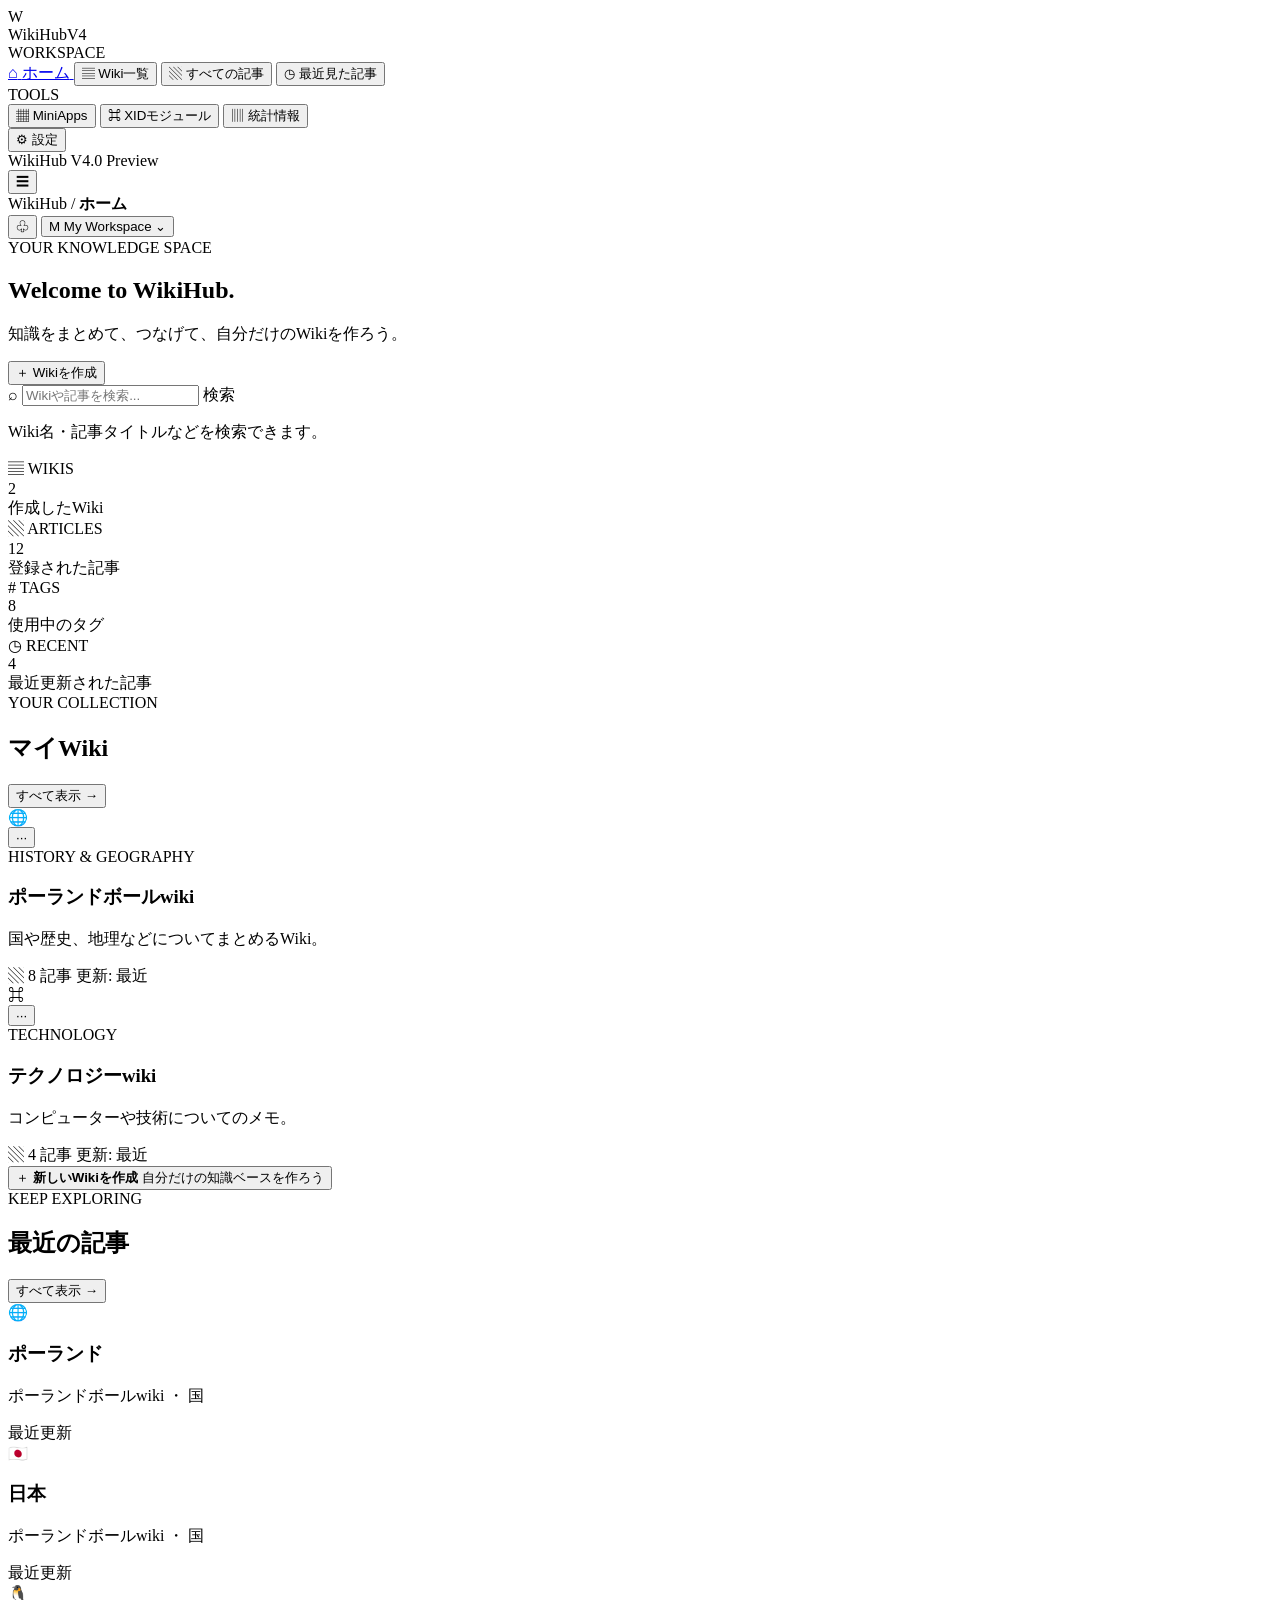
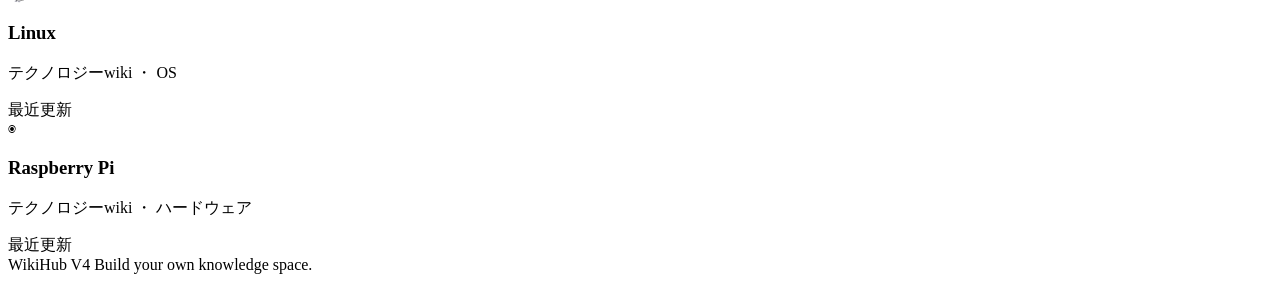
==== index.html @ 84c5d4b9 "Create index.html" ====
<!DOCTYPE html>
<html lang="ja">
<head>
    <meta charset="UTF-8">
    <meta name="viewport" content="width=device-width, initial-scale=1.0">
    <meta name="theme-color" content="#f5f7fa">
    <title>WikiHub</title>
    <link rel="stylesheet" href="css/main.css">
    <link rel="stylesheet" href="css/components.css">
</head>
<body>

<div class="app-layout">

    <!-- サイドバー -->
    <aside class="sidebar" id="sidebar">
        <div class="brand">
            <div class="brand-icon">W</div>
            <div class="brand-name">WikiHub<span>V4</span></div>
        </div>

        <div class="sidebar-section">
            <div class="sidebar-label">WORKSPACE</div>

            <a href="index.html" class="nav-item active">
                <span class="nav-icon">⌂</span>
                <span>ホーム</span>
            </a>

            <button class="nav-item" data-action="wikis">
                <span class="nav-icon">▤</span>
                <span>Wiki一覧</span>
            </button>

            <button class="nav-item" data-action="articles">
                <span class="nav-icon">▧</span>
                <span>すべての記事</span>
            </button>

            <button class="nav-item" data-action="recent">
                <span class="nav-icon">◷</span>
                <span>最近見た記事</span>
            </button>
        </div>

        <div class="sidebar-section">
            <div class="sidebar-label">TOOLS</div>

            <button class="nav-item" data-action="miniapps">
                <span class="nav-icon">▦</span>
                <span>MiniApps</span>
            </button>

            <button class="nav-item" data-action="xid">
                <span class="nav-icon">⌘</span>
                <span>XIDモジュール</span>
            </button>

            <button class="nav-item" data-action="stats">
                <span class="nav-icon">▥</span>
                <span>統計情報</span>
            </button>
        </div>

        <div class="sidebar-bottom">
            <button class="nav-item" data-action="settings">
                <span class="nav-icon">⚙</span>
                <span>設定</span>
            </button>

            <div class="sidebar-version">
                <span class="status-dot"></span>
                WikiHub V4.0 Preview
            </div>
        </div>
    </aside>

    <!-- メイン -->
    <main class="main-area">

        <!-- ヘッダー -->
        <header class="topbar">
            <button class="icon-button menu-button" id="menuButton" aria-label="メニュー">
                ☰
            </button>

            <div class="breadcrumb">
                <span>WikiHub</span>
                <span class="breadcrumb-separator">/</span>
                <strong>ホーム</strong>
            </div>

            <div class="topbar-actions">
                <button class="icon-button" data-action="notifications" aria-label="通知">
                    ♧
                </button>

                <button class="profile-button" data-action="profile">
                    <span class="avatar">M</span>
                    <span class="profile-name">My Workspace</span>
                    <span class="profile-arrow">⌄</span>
                </button>
            </div>
        </header>

        <!-- コンテンツ -->
        <div class="page-content">

            <section class="welcome-section">
                <div>
                    <div class="eyebrow">YOUR KNOWLEDGE SPACE</div>
                    <h1>Welcome to <span>WikiHub.</span></h1>
                    <p>知識をまとめて、つなげて、自分だけのWikiを作ろう。</p>
                </div>

                <button class="primary-button" id="createWikiButton">
                    <span>＋</span>
                    Wikiを作成
                </button>
            </section>

            <!-- 検索 -->
            <section class="search-section">
                <div class="search-box">
                    <span class="search-icon">⌕</span>
                    <input
                        type="search"
                        id="globalSearch"
                        placeholder="Wikiや記事を検索..."
                        autocomplete="off"
                    >
                    <span class="search-shortcut">検索</span>
                </div>
                <p class="search-hint">Wiki名・記事タイトルなどを検索できます。</p>
            </section>

            <!-- 統計 -->
            <section class="stats-grid">
                <div class="stat-card">
                    <div class="stat-top">
                        <span class="stat-icon purple">▤</span>
                        <span class="stat-label">WIKIS</span>
                    </div>
                    <div class="stat-number" id="wikiCount">2</div>
                    <div class="stat-description">作成したWiki</div>
                </div>

                <div class="stat-card">
                    <div class="stat-top">
                        <span class="stat-icon blue">▧</span>
                        <span class="stat-label">ARTICLES</span>
                    </div>
                    <div class="stat-number" id="articleCount">12</div>
                    <div class="stat-description">登録された記事</div>
                </div>

                <div class="stat-card">
                    <div class="stat-top">
                        <span class="stat-icon orange">#</span>
                        <span class="stat-label">TAGS</span>
                    </div>
                    <div class="stat-number" id="tagCount">8</div>
                    <div class="stat-description">使用中のタグ</div>
                </div>

                <div class="stat-card">
                    <div class="stat-top">
                        <span class="stat-icon green">◷</span>
                        <span class="stat-label">RECENT</span>
                    </div>
                    <div class="stat-number" id="recentCount">4</div>
                    <div class="stat-description">最近更新された記事</div>
                </div>
            </section>

            <!-- Wiki一覧 -->
            <section class="content-section">
                <div class="section-heading">
                    <div>
                        <div class="eyebrow">YOUR COLLECTION</div>
                        <h2>マイWiki</h2>
                    </div>

                    <button class="text-button" data-action="wikis">
                        すべて表示 →
                    </button>
                </div>

                <div class="wiki-grid" id="wikiGrid">

                    <article class="wiki-card" data-search-item="ポーランドボールwiki 国 歴史 地理">
                        <div class="wiki-card-top">
                            <div class="wiki-cover cover-polandball">🌐</div>
                            <button class="more-button" aria-label="その他">···</button>
                        </div>

                        <div class="wiki-card-body">
                            <div class="wiki-category">HISTORY & GEOGRAPHY</div>
                            <h3>ポーランドボールwiki</h3>
                            <p>国や歴史、地理などについてまとめるWiki。</p>

                            <div class="wiki-card-footer">
                                <span>▧ 8 記事</span>
                                <span>更新: 最近</span>
                            </div>
                        </div>
                    </article>

                    <article class="wiki-card" data-search-item="テクノロジーwiki 技術 コンピューター">
                        <div class="wiki-card-top">
                            <div class="wiki-cover cover-tech">⌘</div>
                            <button class="more-button" aria-label="その他">···</button>
                        </div>

                        <div class="wiki-card-body">
                            <div class="wiki-category">TECHNOLOGY</div>
                            <h3>テクノロジーwiki</h3>
                            <p>コンピューターや技術についてのメモ。</p>

                            <div class="wiki-card-footer">
                                <span>▧ 4 記事</span>
                                <span>更新: 最近</span>
                            </div>
                        </div>
                    </article>

                    <button class="new-wiki-card" id="newWikiCard">
                        <span class="new-wiki-icon">＋</span>
                        <strong>新しいWikiを作成</strong>
                        <span>自分だけの知識ベースを作ろう</span>
                    </button>

                </div>
            </section>

            <!-- 最近の記事 -->
            <section class="content-section recent-section">
                <div class="section-heading">
                    <div>
                        <div class="eyebrow">KEEP EXPLORING</div>
                        <h2>最近の記事</h2>
                    </div>

                    <button class="text-button" data-action="articles">
                        すべて表示 →
                    </button>
                </div>

                <div class="recent-list" id="recentList">

                    <article class="recent-item" data-search-item="ポーランド ポーランドボール 国">
                        <div class="article-icon article-purple">🌐</div>
                        <div class="recent-info">
                            <h3>ポーランド</h3>
                            <p>ポーランドボールwiki <span>・</span> 国</p>
                        </div>
                        <div class="recent-date">最近更新</div>
                    </article>

                    <article class="recent-item" data-search-item="日本 日本国 歴史">
                        <div class="article-icon article-red">🇯🇵</div>
                        <div class="recent-info">
                            <h3>日本</h3>
                            <p>ポーランドボールwiki <span>・</span> 国</p>
                        </div>
                        <div class="recent-date">最近更新</div>
                    </article>

                    <article class="recent-item" data-search-item="Linux オペレーティングシステム">
                        <div class="article-icon article-blue">🐧</div>
                        <div class="recent-info">
                            <h3>Linux</h3>
                            <p>テクノロジーwiki <span>・</span> OS</p>
                        </div>
                        <div class="recent-date">最近更新</div>
                    </article>

                    <article class="recent-item" data-search-item="Raspberry Pi ラズベリーパイ">
                        <div class="article-icon article-orange">◉</div>
                        <div class="recent-info">
                            <h3>Raspberry Pi</h3>
                            <p>テクノロジーwiki <span>・</span> ハードウェア</p>
                        </div>
                        <div class="recent-date">最近更新</div>
                    </article>

                </div>
            </section>

            <footer class="page-footer">
                <span>WikiHub V4</span>
                <span>Build your own knowledge space.</span>
            </footer>

        </div>
    </main>
</div>

<!-- モバイル用背景 -->
<div class="sidebar-overlay" id="sidebarOverlay"></div>

<!-- Wiki作成ダイアログ -->
<dialog class="modal" id="createWikiDialog">
    <form id="createWikiForm">
        <div class="modal-header">
            <div>
                <div class="eyebrow">NEW WORKSPACE</div>
                <h2>Wikiを作成</h2>
            </div>
            <button type="button" class="modal-close" id="closeWikiDialog">×</button>
        </div>

        <label for="wikiName">Wiki名</label>
        <input
            type="text"
            id="wikiName"
            placeholder="例：テクノロジーwiki"
            maxlength="60"
            required
        >

        <label for="wikiDescription">説明</label>
        <textarea
            id="wikiDescription"
            placeholder="このWikiについて説明..."
            maxlength="200"
            rows="3"
        ></textarea>

        <div class="modal-actions">
            <button type="button" class="secondary-button" id="cancelWikiButton">
                キャンセル
            </button>
            <button type="submit" class="primary-button">
                作成する
            </button>
        </div>
    </form>
</dialog>

<div class="toast" id="toast"></div>

<script src="js/app.js"></script>
</body>
</html>
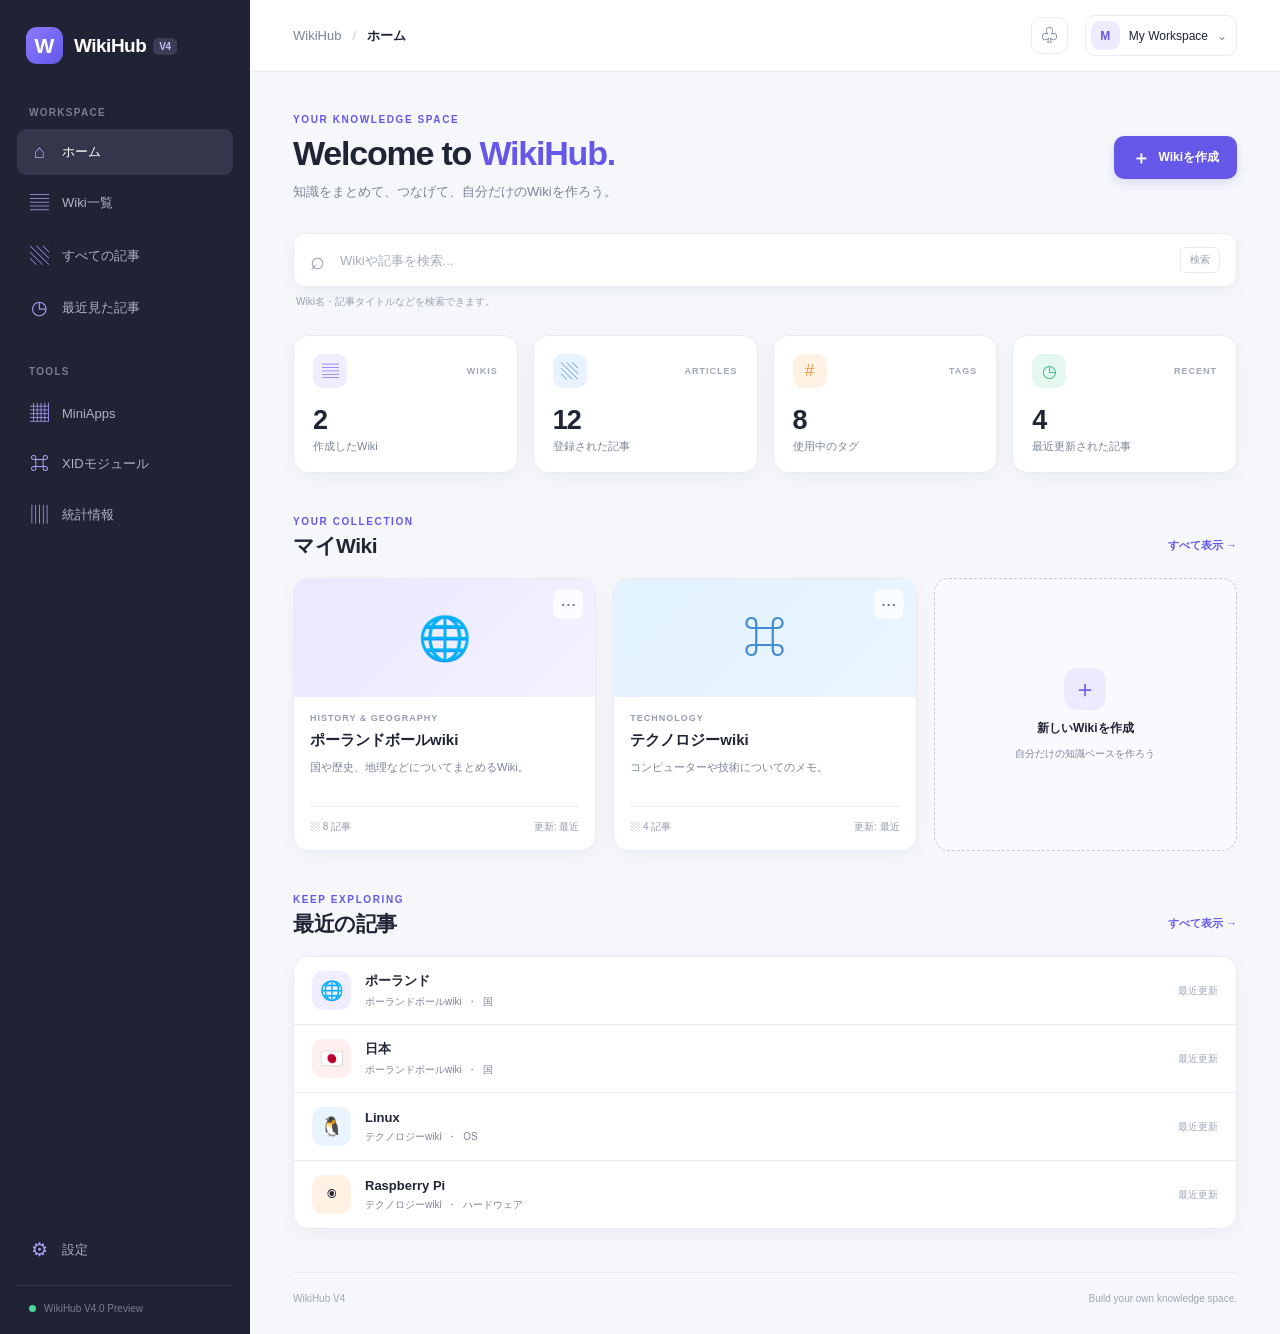
==== commit 84c24969: "Update index.html" ====
--- a/index.html
+++ b/index.html
@@ -340,6 +340,7 @@
 
 <div class="toast" id="toast"></div>
 
+<script src="js/storage.js"></script>
 <script src="js/app.js"></script>
 </body>
 </html>
--- a/css/main.css
+++ b/css/main.css
@@ -0,0 +1,833 @@
+:root {
+    --background: #f5f7fa;
+    --surface: #ffffff;
+    --surface-soft: #f8f9fc;
+    --text: #202535;
+    --text-secondary: #7b8497;
+    --border: #e9edf3;
+    --primary: #6558e8;
+    --primary-hover: #5548d5;
+    --sidebar: #202333;
+    --sidebar-text: #aeb3c4;
+    --sidebar-active: #34364c;
+    --radius: 15px;
+    --shadow: 0 5px 20px rgba(31, 41, 70, 0.045);
+}
+
+* {
+    box-sizing: border-box;
+}
+
+body {
+    margin: 0;
+    min-height: 100vh;
+    background: var(--background);
+    color: var(--text);
+    font-family:
+        -apple-system,
+        BlinkMacSystemFont,
+        "Segoe UI",
+        "Noto Sans JP",
+        sans-serif;
+}
+
+button,
+input,
+textarea {
+    font: inherit;
+}
+
+button {
+    cursor: pointer;
+}
+
+.app-layout {
+    display: flex;
+    min-height: 100vh;
+}
+
+/* Sidebar */
+
+.sidebar {
+    width: 250px;
+    flex-shrink: 0;
+    display: flex;
+    flex-direction: column;
+    padding: 27px 17px 20px;
+    background: var(--sidebar);
+    color: white;
+}
+
+.brand {
+    display: flex;
+    align-items: center;
+    gap: 11px;
+    padding: 0 9px;
+    margin-bottom: 43px;
+}
+
+.brand-icon {
+    width: 37px;
+    height: 37px;
+    display: grid;
+    place-items: center;
+    border-radius: 11px;
+    background: linear-gradient(135deg, #897bff, #6558e8);
+    font-size: 21px;
+    font-weight: 800;
+    color: white;
+}
+
+.brand-name {
+    font-size: 19px;
+    font-weight: 750;
+    letter-spacing: -0.5px;
+}
+
+.brand-name span {
+    margin-left: 7px;
+    padding: 3px 6px;
+    border-radius: 5px;
+    background: #3c3d55;
+    color: #c3bcff;
+    font-size: 10px;
+    vertical-align: middle;
+}
+
+.sidebar-section {
+    margin-bottom: 32px;
+}
+
+.sidebar-label {
+    padding: 0 12px;
+    margin-bottom: 11px;
+    color: #777e94;
+    font-size: 10px;
+    font-weight: 750;
+    letter-spacing: 1.3px;
+}
+
+.nav-item {
+    width: 100%;
+    display: flex;
+    align-items: center;
+    gap: 13px;
+    padding: 12px 13px;
+    margin: 3px 0;
+    border: 0;
+    border-radius: 9px;
+    background: transparent;
+    color: var(--sidebar-text);
+    text-align: left;
+    text-decoration: none;
+    font-size: 13px;
+    transition: background 0.2s, color 0.2s;
+}
+
+.nav-item:hover {
+    background: #2c2e42;
+    color: white;
+}
+
+.nav-item.active {
+    background: var(--sidebar-active);
+    color: white;
+}
+
+.nav-icon {
+    width: 19px;
+    color: #a9a2ff;
+    font-size: 19px;
+    text-align: center;
+}
+
+.sidebar-bottom {
+    margin-top: auto;
+}
+
+.sidebar-version {
+    display: flex;
+    align-items: center;
+    gap: 8px;
+    padding: 17px 12px 0;
+    margin-top: 12px;
+    border-top: 1px solid #35374a;
+    color: #777e94;
+    font-size: 10px;
+}
+
+.status-dot {
+    width: 7px;
+    height: 7px;
+    border-radius: 50%;
+    background: #4bd69b;
+}
+
+/* Main */
+
+.main-area {
+    min-width: 0;
+    flex: 1;
+}
+
+.topbar {
+    height: 72px;
+    display: flex;
+    align-items: center;
+    justify-content: space-between;
+    padding: 0 43px;
+    border-bottom: 1px solid var(--border);
+    background: var(--surface);
+}
+
+.breadcrumb {
+    display: flex;
+    align-items: center;
+    gap: 11px;
+    color: var(--text-secondary);
+    font-size: 13px;
+}
+
+.breadcrumb strong {
+    color: var(--text);
+    font-weight: 650;
+}
+
+.breadcrumb-separator {
+    color: #c4c9d3;
+}
+
+.topbar-actions {
+    display: flex;
+    align-items: center;
+    gap: 17px;
+}
+
+.icon-button {
+    width: 37px;
+    height: 37px;
+    display: grid;
+    place-items: center;
+    border: 1px solid var(--border);
+    border-radius: 10px;
+    background: white;
+    color: #667087;
+    font-size: 17px;
+}
+
+.icon-button:hover {
+    background: var(--surface-soft);
+}
+
+.profile-button {
+    display: flex;
+    align-items: center;
+    gap: 9px;
+    padding: 5px 9px 5px 5px;
+    border: 1px solid var(--border);
+    border-radius: 10px;
+    background: white;
+    color: var(--text);
+    font-size: 12px;
+}
+
+.avatar {
+    width: 29px;
+    height: 29px;
+    display: grid;
+    place-items: center;
+    border-radius: 9px;
+    background: #eeeaff;
+    color: var(--primary);
+    font-weight: 750;
+}
+
+.profile-arrow {
+    color: var(--text-secondary);
+}
+
+.menu-button {
+    display: none;
+}
+
+/* Page */
+
+.page-content {
+    width: min(1180px, 100%);
+    margin: 0 auto;
+    padding: 42px 43px 25px;
+}
+
+.welcome-section {
+    display: flex;
+    align-items: center;
+    justify-content: space-between;
+    gap: 20px;
+    margin-bottom: 32px;
+}
+
+.eyebrow {
+    margin-bottom: 9px;
+    color: var(--primary);
+    font-size: 10px;
+    font-weight: 800;
+    letter-spacing: 1.6px;
+}
+
+.welcome-section h1 {
+    margin: 0;
+    font-size: clamp(26px, 3vw, 34px);
+    letter-spacing: -1.2px;
+}
+
+.welcome-section h1 span {
+    color: var(--primary);
+}
+
+.welcome-section p {
+    margin: 10px 0 0;
+    color: var(--text-secondary);
+    font-size: 13px;
+}
+
+.primary-button {
+    display: inline-flex;
+    align-items: center;
+    justify-content: center;
+    gap: 8px;
+    min-height: 43px;
+    padding: 0 18px;
+    border: 0;
+    border-radius: 10px;
+    background: var(--primary);
+    color: white;
+    font-size: 12px;
+    font-weight: 700;
+    box-shadow: 0 4px 10px rgba(101, 88, 232, 0.18);
+    transition: background 0.2s, transform 0.2s;
+}
+
+.primary-button:hover {
+    background: var(--primary-hover);
+    transform: translateY(-1px);
+}
+
+.primary-button span {
+    font-size: 18px;
+}
+
+/* Search */
+
+.search-section {
+    margin-bottom: 26px;
+}
+
+.search-box {
+    height: 54px;
+    display: flex;
+    align-items: center;
+    gap: 13px;
+    padding: 0 16px;
+    border: 1px solid var(--border);
+    border-radius: 12px;
+    background: var(--surface);
+    box-shadow: var(--shadow);
+}
+
+.search-icon {
+    color: #969db0;
+    font-size: 25px;
+}
+
+.search-box input {
+    width: 100%;
+    height: 100%;
+    border: 0;
+    outline: 0;
+    background: transparent;
+    color: var(--text);
+    font-size: 13px;
+}
+
+.search-box input::placeholder {
+    color: #a6adbb;
+}
+
+.search-shortcut {
+    flex-shrink: 0;
+    padding: 5px 9px;
+    border: 1px solid var(--border);
+    border-radius: 6px;
+    color: #9aa1b0;
+    font-size: 10px;
+}
+
+.search-hint {
+    margin: 8px 0 0 3px;
+    color: #9aa1b0;
+    font-size: 10px;
+}
+
+/* Stats */
+
+.stats-grid {
+    display: grid;
+    grid-template-columns: repeat(4, minmax(0, 1fr));
+    gap: 15px;
+    margin-bottom: 43px;
+}
+
+.stat-card {
+    padding: 18px 19px;
+    border: 1px solid var(--border);
+    border-radius: var(--radius);
+    background: var(--surface);
+    box-shadow: var(--shadow);
+}
+
+.stat-top {
+    display: flex;
+    align-items: center;
+    justify-content: space-between;
+    margin-bottom: 17px;
+}
+
+.stat-icon {
+    width: 34px;
+    height: 34px;
+    display: grid;
+    place-items: center;
+    border-radius: 10px;
+    font-size: 17px;
+}
+
+.stat-icon.purple {
+    background: #f0edff;
+    color: #7565e9;
+}
+
+.stat-icon.blue {
+    background: #e9f3ff;
+    color: #438edb;
+}
+
+.stat-icon.orange {
+    background: #fff2e5;
+    color: #e99a48;
+}
+
+.stat-icon.green {
+    background: #e5f8ef;
+    color: #39b982;
+}
+
+.stat-label {
+    color: #a0a7b5;
+    font-size: 9px;
+    font-weight: 800;
+    letter-spacing: 1px;
+}
+
+.stat-number {
+    font-size: 27px;
+    font-weight: 750;
+    letter-spacing: -1px;
+}
+
+.stat-description {
+    margin-top: 3px;
+    color: var(--text-secondary);
+    font-size: 11px;
+}
+
+/* Sections */
+
+.content-section {
+    margin-bottom: 43px;
+}
+
+.section-heading {
+    display: flex;
+    align-items: end;
+    justify-content: space-between;
+    margin-bottom: 18px;
+}
+
+.section-heading .eyebrow {
+    margin-bottom: 5px;
+}
+
+.section-heading h2 {
+    margin: 0;
+    font-size: 21px;
+    letter-spacing: -0.5px;
+}
+
+.text-button {
+    padding: 7px 0;
+    border: 0;
+    background: transparent;
+    color: var(--primary);
+    font-size: 11px;
+    font-weight: 700;
+}
+
+.text-button:hover {
+    color: var(--primary-hover);
+}
+
+/* Wiki cards */
+
+.wiki-grid {
+    display: grid;
+    grid-template-columns: repeat(3, minmax(0, 1fr));
+    gap: 17px;
+}
+
+.wiki-card {
+    min-width: 0;
+    overflow: hidden;
+    border: 1px solid var(--border);
+    border-radius: var(--radius);
+    background: var(--surface);
+    box-shadow: var(--shadow);
+    transition: transform 0.2s, box-shadow 0.2s;
+}
+
+.wiki-card:hover {
+    transform: translateY(-3px);
+    box-shadow: 0 9px 25px rgba(31, 41, 70, 0.08);
+}
+
+.wiki-card-top {
+    height: 118px;
+    position: relative;
+    display: grid;
+    place-items: center;
+    background: #f0edff;
+}
+
+.wiki-cover {
+    font-size: 43px;
+}
+
+.cover-polandball {
+    background: linear-gradient(135deg, #e9e8ff, #f4f1ff);
+    width: 100%;
+    height: 100%;
+    display: grid;
+    place-items: center;
+}
+
+.cover-tech {
+    background: linear-gradient(135deg, #e2f2ff, #eaf5ff);
+    width: 100%;
+    height: 100%;
+    display: grid;
+    place-items: center;
+    color: #418cd5;
+}
+
+.more-button {
+    position: absolute;
+    top: 10px;
+    right: 12px;
+    width: 30px;
+    height: 30px;
+    border: 0;
+    border-radius: 8px;
+    background: rgba(255, 255, 255, 0.8);
+    color: #6d7486;
+    font-size: 19px;
+}
+
+.wiki-card-body {
+    padding: 16px;
+}
+
+.wiki-category {
+    color: #969db0;
+    font-size: 9px;
+    font-weight: 750;
+    letter-spacing: 1px;
+}
+
+.wiki-card h3 {
+    margin: 8px 0;
+    font-size: 15px;
+}
+
+.wiki-card p {
+    min-height: 34px;
+    margin: 0;
+    color: var(--text-secondary);
+    font-size: 11px;
+    line-height: 1.7;
+}
+
+.wiki-card-footer {
+    display: flex;
+    justify-content: space-between;
+    gap: 8px;
+    padding-top: 13px;
+    margin-top: 14px;
+    border-top: 1px solid var(--border);
+    color: #969db0;
+    font-size: 10px;
+}
+
+.new-wiki-card {
+    min-height: 250px;
+    display: flex;
+    flex-direction: column;
+    align-items: center;
+    justify-content: center;
+    gap: 10px;
+    padding: 20px;
+    border: 1px dashed #c9c5ee;
+    border-radius: var(--radius);
+    background: #faf9ff;
+    color: var(--text);
+    transition: background 0.2s, border-color 0.2s;
+}
+
+.new-wiki-card:hover {
+    border-color: var(--primary);
+    background: #f3f1ff;
+}
+
+.new-wiki-icon {
+    width: 42px;
+    height: 42px;
+    display: grid;
+    place-items: center;
+    border-radius: 13px;
+    background: #eeeaff;
+    color: var(--primary);
+    font-size: 24px;
+}
+
+.new-wiki-card strong {
+    font-size: 12px;
+}
+
+.new-wiki-card > span:last-child {
+    color: var(--text-secondary);
+    font-size: 10px;
+}
+
+/* Recent articles */
+
+.recent-list {
+    overflow: hidden;
+    border: 1px solid var(--border);
+    border-radius: var(--radius);
+    background: var(--surface);
+    box-shadow: var(--shadow);
+}
+
+.recent-item {
+    display: flex;
+    align-items: center;
+    gap: 14px;
+    padding: 14px 18px;
+    border-bottom: 1px solid var(--border);
+    transition: background 0.2s;
+}
+
+.recent-item:last-child {
+    border-bottom: 0;
+}
+
+.recent-item:hover {
+    background: var(--surface-soft);
+}
+
+.article-icon {
+    width: 39px;
+    height: 39px;
+    flex-shrink: 0;
+    display: grid;
+    place-items: center;
+    border-radius: 11px;
+    font-size: 19px;
+}
+
+.article-purple {
+    background: #f0edff;
+}
+
+.article-red {
+    background: #fff0f0;
+}
+
+.article-blue {
+    background: #eaf4ff;
+}
+
+.article-orange {
+    background: #fff2e5;
+}
+
+.recent-info {
+    min-width: 0;
+    flex: 1;
+}
+
+.recent-info h3 {
+    margin: 0 0 5px;
+    font-size: 13px;
+}
+
+.recent-info p {
+    margin: 0;
+    color: var(--text-secondary);
+    font-size: 10px;
+}
+
+.recent-info p span {
+    padding: 0 3px;
+}
+
+.recent-date {
+    flex-shrink: 0;
+    color: #a0a7b5;
+    font-size: 10px;
+}
+
+.page-footer {
+    display: flex;
+    justify-content: space-between;
+    gap: 15px;
+    padding: 20px 0 5px;
+    border-top: 1px solid var(--border);
+    color: #a0a7b5;
+    font-size: 10px;
+}
+
+/* Responsive */
+
+@media (max-width: 1050px) {
+    .sidebar {
+        width: 220px;
+    }
+
+    .topbar {
+        padding: 0 25px;
+    }
+
+    .page-content {
+        padding: 35px 25px 25px;
+    }
+
+    .wiki-grid {
+        grid-template-columns: repeat(2, minmax(0, 1fr));
+    }
+}
+
+@media (max-width: 760px) {
+    .sidebar {
+        position: fixed;
+        z-index: 30;
+        top: 0;
+        bottom: 0;
+        left: 0;
+        width: 250px;
+        transform: translateX(-100%);
+        transition: transform 0.25s;
+    }
+
+    .sidebar.open {
+        transform: translateX(0);
+    }
+
+    .sidebar-overlay {
+        position: fixed;
+        z-index: 20;
+        inset: 0;
+        display: none;
+        background: rgba(20, 24, 40, 0.4);
+    }
+
+    .sidebar-overlay.show {
+        display: block;
+    }
+
+    .menu-button {
+        display: grid;
+    }
+
+    .topbar {
+        height: 62px;
+        justify-content: flex-start;
+        gap: 13px;
+        padding: 0 15px;
+    }
+
+    .topbar-actions {
+        margin-left: auto;
+    }
+
+    .profile-name,
+    .profile-arrow {
+        display: none;
+    }
+
+    .page-content {
+        padding: 28px 17px 20px;
+    }
+
+    .welcome-section {
+        align-items: flex-start;
+        flex-direction: column;
+    }
+
+    .stats-grid {
+        grid-template-columns: repeat(2, minmax(0, 1fr));
+        gap: 10px;
+        margin-bottom: 35px;
+    }
+
+    .wiki-grid {
+        grid-template-columns: repeat(2, minmax(0, 1fr));
+        gap: 11px;
+    }
+
+    .wiki-card-top {
+        height: 95px;
+    }
+
+    .wiki-card-body {
+        padding: 12px;
+    }
+
+    .wiki-card h3 {
+        font-size: 13px;
+    }
+
+    .new-wiki-card {
+        min-height: 220px;
+    }
+}
+
+@media (max-width: 430px) {
+    .wiki-grid {
+        grid-template-columns: 1fr;
+    }
+
+    .new-wiki-card {
+        min-height: 150px;
+    }
+
+    .recent-date {
+        display: none;
+    }
+
+    .search-shortcut {
+        display: none;
+    }
+
+    .page-footer {
+        flex-direction: column;
+    }
+}
--- a/css/components.css
+++ b/css/components.css
@@ -0,0 +1,135 @@
+/* Secondary button */
+
+.secondary-button {
+    min-height: 41px;
+    padding: 0 16px;
+    border: 1px solid var(--border);
+    border-radius: 9px;
+    background: white;
+    color: var(--text-secondary);
+    font-size: 12px;
+    font-weight: 650;
+}
+
+.secondary-button:hover {
+    background: var(--surface-soft);
+}
+
+/* Modal */
+
+.modal {
+    width: min(440px, calc(100% - 30px));
+    padding: 25px;
+    border: 1px solid var(--border);
+    border-radius: 17px;
+    background: white;
+    color: var(--text);
+    box-shadow: 0 20px 70px rgba(20, 25, 45, 0.2);
+}
+
+.modal::backdrop {
+    background: rgba(22, 26, 43, 0.48);
+    backdrop-filter: blur(3px);
+}
+
+.modal-header {
+    display: flex;
+    align-items: flex-start;
+    justify-content: space-between;
+    margin-bottom: 25px;
+}
+
+.modal-header h2 {
+    margin: 0;
+    font-size: 21px;
+}
+
+.modal-close {
+    width: 32px;
+    height: 32px;
+    border: 0;
+    border-radius: 8px;
+    background: #f2f3f7;
+    color: #777f91;
+    font-size: 21px;
+}
+
+.modal label {
+    display: block;
+    margin: 16px 0 7px;
+    color: #555e70;
+    font-size: 11px;
+    font-weight: 700;
+}
+
+.modal input,
+.modal textarea {
+    width: 100%;
+    padding: 12px;
+    border: 1px solid var(--border);
+    border-radius: 9px;
+    outline: none;
+    background: #fafbfc;
+    color: var(--text);
+    font-size: 12px;
+    resize: vertical;
+}
+
+.modal input:focus,
+.modal textarea:focus {
+    border-color: var(--primary);
+    background: white;
+}
+
+.modal input::placeholder,
+.modal textarea::placeholder {
+    color: #aab0bd;
+}
+
+.modal-actions {
+    display: flex;
+    justify-content: flex-end;
+    gap: 9px;
+    margin-top: 24px;
+}
+
+/* Toast */
+
+.toast {
+    position: fixed;
+    z-index: 100;
+    right: 24px;
+    bottom: 24px;
+    max-width: calc(100% - 48px);
+    padding: 13px 18px;
+    border: 1px solid #45475e;
+    border-radius: 10px;
+    background: #292b3d;
+    color: white;
+    font-size: 12px;
+    box-shadow: 0 8px 25px rgba(0, 0, 0, 0.15);
+    opacity: 0;
+    pointer-events: none;
+    transform: translateY(10px);
+    transition: opacity 0.2s, transform 0.2s;
+}
+
+.toast.show {
+    opacity: 1;
+    transform: translateY(0);
+}
+
+.search-hidden {
+    display: none !important;
+}
+
+.empty-message {
+    padding: 25px;
+    margin-top: 15px;
+    border: 1px dashed var(--border);
+    border-radius: 12px;
+    background: white;
+    color: var(--text-secondary);
+    text-align: center;
+    font-size: 12px;
+}
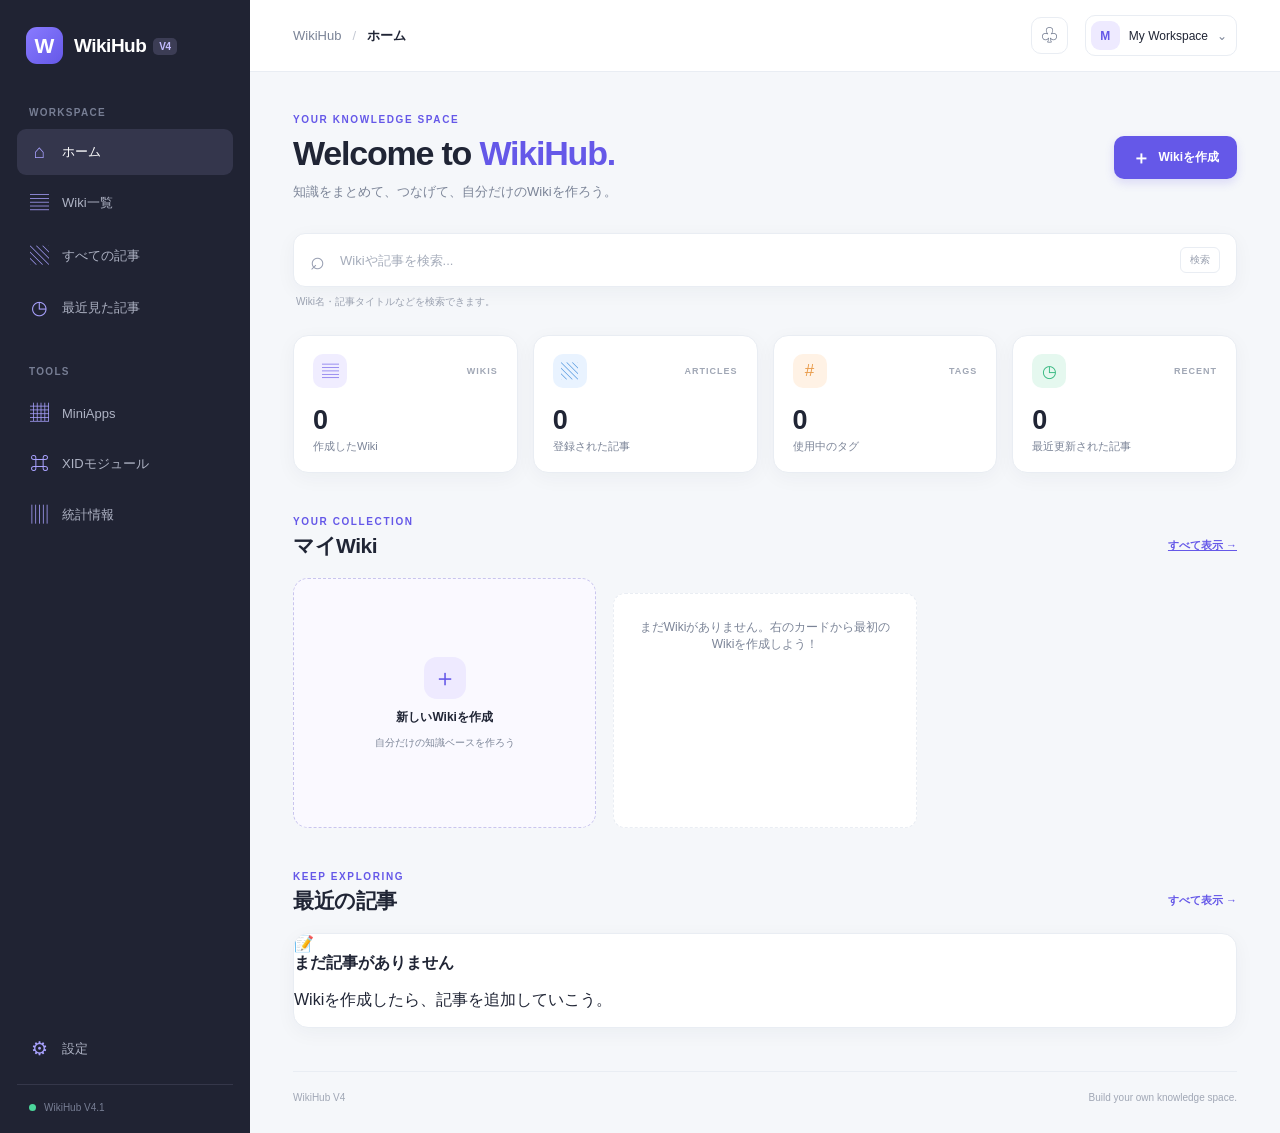
==== commit 3ac692d2: "Prepare dynamic home dashboard" ====
--- a/index.html
+++ b/index.html
@@ -27,10 +27,10 @@
                 <span>ホーム</span>
             </a>
 
-            <button class="nav-item" data-action="wikis">
+            <a href="wikis.html" class="nav-item">
                 <span class="nav-icon">▤</span>
                 <span>Wiki一覧</span>
-            </button>
+            </a>
 
             <button class="nav-item" data-action="articles">
                 <span class="nav-icon">▧</span>
@@ -70,7 +70,7 @@
 
             <div class="sidebar-version">
                 <span class="status-dot"></span>
-                WikiHub V4.0 Preview
+                WikiHub V4.1
             </div>
         </div>
     </aside>
@@ -141,7 +141,7 @@
                         <span class="stat-icon purple">▤</span>
                         <span class="stat-label">WIKIS</span>
                     </div>
-                    <div class="stat-number" id="wikiCount">2</div>
+                    <div class="stat-number" id="wikiCount">—</div>
                     <div class="stat-description">作成したWiki</div>
                 </div>
 
@@ -150,7 +150,7 @@
                         <span class="stat-icon blue">▧</span>
                         <span class="stat-label">ARTICLES</span>
                     </div>
-                    <div class="stat-number" id="articleCount">12</div>
+                    <div class="stat-number" id="articleCount">—</div>
                     <div class="stat-description">登録された記事</div>
                 </div>
 
@@ -159,7 +159,7 @@
                         <span class="stat-icon orange">#</span>
                         <span class="stat-label">TAGS</span>
                     </div>
-                    <div class="stat-number" id="tagCount">8</div>
+                    <div class="stat-number" id="tagCount">—</div>
                     <div class="stat-description">使用中のタグ</div>
                 </div>
 
@@ -168,7 +168,7 @@
                         <span class="stat-icon green">◷</span>
                         <span class="stat-label">RECENT</span>
                     </div>
-                    <div class="stat-number" id="recentCount">4</div>
+                    <div class="stat-number" id="recentCount">—</div>
                     <div class="stat-description">最近更新された記事</div>
                 </div>
             </section>
@@ -181,55 +181,15 @@
                         <h2>マイWiki</h2>
                     </div>
 
-                    <button class="text-button" data-action="wikis">
-                        すべて表示 →
-                    </button>
+                    <a class="text-button" href="wikis.html">すべて表示 →</a>
                 </div>
 
                 <div class="wiki-grid" id="wikiGrid">
-
-                    <article class="wiki-card" data-search-item="ポーランドボールwiki 国 歴史 地理">
-                        <div class="wiki-card-top">
-                            <div class="wiki-cover cover-polandball">🌐</div>
-                            <button class="more-button" aria-label="その他">···</button>
-                        </div>
-
-                        <div class="wiki-card-body">
-                            <div class="wiki-category">HISTORY & GEOGRAPHY</div>
-                            <h3>ポーランドボールwiki</h3>
-                            <p>国や歴史、地理などについてまとめるWiki。</p>
-
-                            <div class="wiki-card-footer">
-                                <span>▧ 8 記事</span>
-                                <span>更新: 最近</span>
-                            </div>
-                        </div>
-                    </article>
-
-                    <article class="wiki-card" data-search-item="テクノロジーwiki 技術 コンピューター">
-                        <div class="wiki-card-top">
-                            <div class="wiki-cover cover-tech">⌘</div>
-                            <button class="more-button" aria-label="その他">···</button>
-                        </div>
-
-                        <div class="wiki-card-body">
-                            <div class="wiki-category">TECHNOLOGY</div>
-                            <h3>テクノロジーwiki</h3>
-                            <p>コンピューターや技術についてのメモ。</p>
-
-                            <div class="wiki-card-footer">
-                                <span>▧ 4 記事</span>
-                                <span>更新: 最近</span>
-                            </div>
-                        </div>
-                    </article>
-
                     <button class="new-wiki-card" id="newWikiCard">
                         <span class="new-wiki-icon">＋</span>
                         <strong>新しいWikiを作成</strong>
                         <span>自分だけの知識ベースを作ろう</span>
                     </button>
-
                 </div>
             </section>
 
@@ -247,43 +207,10 @@
                 </div>
 
                 <div class="recent-list" id="recentList">
-
-                    <article class="recent-item" data-search-item="ポーランド ポーランドボール 国">
-                        <div class="article-icon article-purple">🌐</div>
-                        <div class="recent-info">
-                            <h3>ポーランド</h3>
-                            <p>ポーランドボールwiki <span>・</span> 国</p>
-                        </div>
-                        <div class="recent-date">最近更新</div>
-                    </article>
-
-                    <article class="recent-item" data-search-item="日本 日本国 歴史">
-                        <div class="article-icon article-red">🇯🇵</div>
-                        <div class="recent-info">
-                            <h3>日本</h3>
-                            <p>ポーランドボールwiki <span>・</span> 国</p>
-                        </div>
-                        <div class="recent-date">最近更新</div>
-                    </article>
-
-                    <article class="recent-item" data-search-item="Linux オペレーティングシステム">
-                        <div class="article-icon article-blue">🐧</div>
-                        <div class="recent-info">
-                            <h3>Linux</h3>
-                            <p>テクノロジーwiki <span>・</span> OS</p>
-                        </div>
-                        <div class="recent-date">最近更新</div>
-                    </article>
-
-                    <article class="recent-item" data-search-item="Raspberry Pi ラズベリーパイ">
-                        <div class="article-icon article-orange">◉</div>
-                        <div class="recent-info">
-                            <h3>Raspberry Pi</h3>
-                            <p>テクノロジーwiki <span>・</span> ハードウェア</p>
-                        </div>
-                        <div class="recent-date">最近更新</div>
-                    </article>
-
+                    <div class="home-empty-state">
+                        <div class="home-empty-icon">📝</div>
+                        <strong>記事を読み込んでいます...</strong>
+                    </div>
                 </div>
             </section>
 
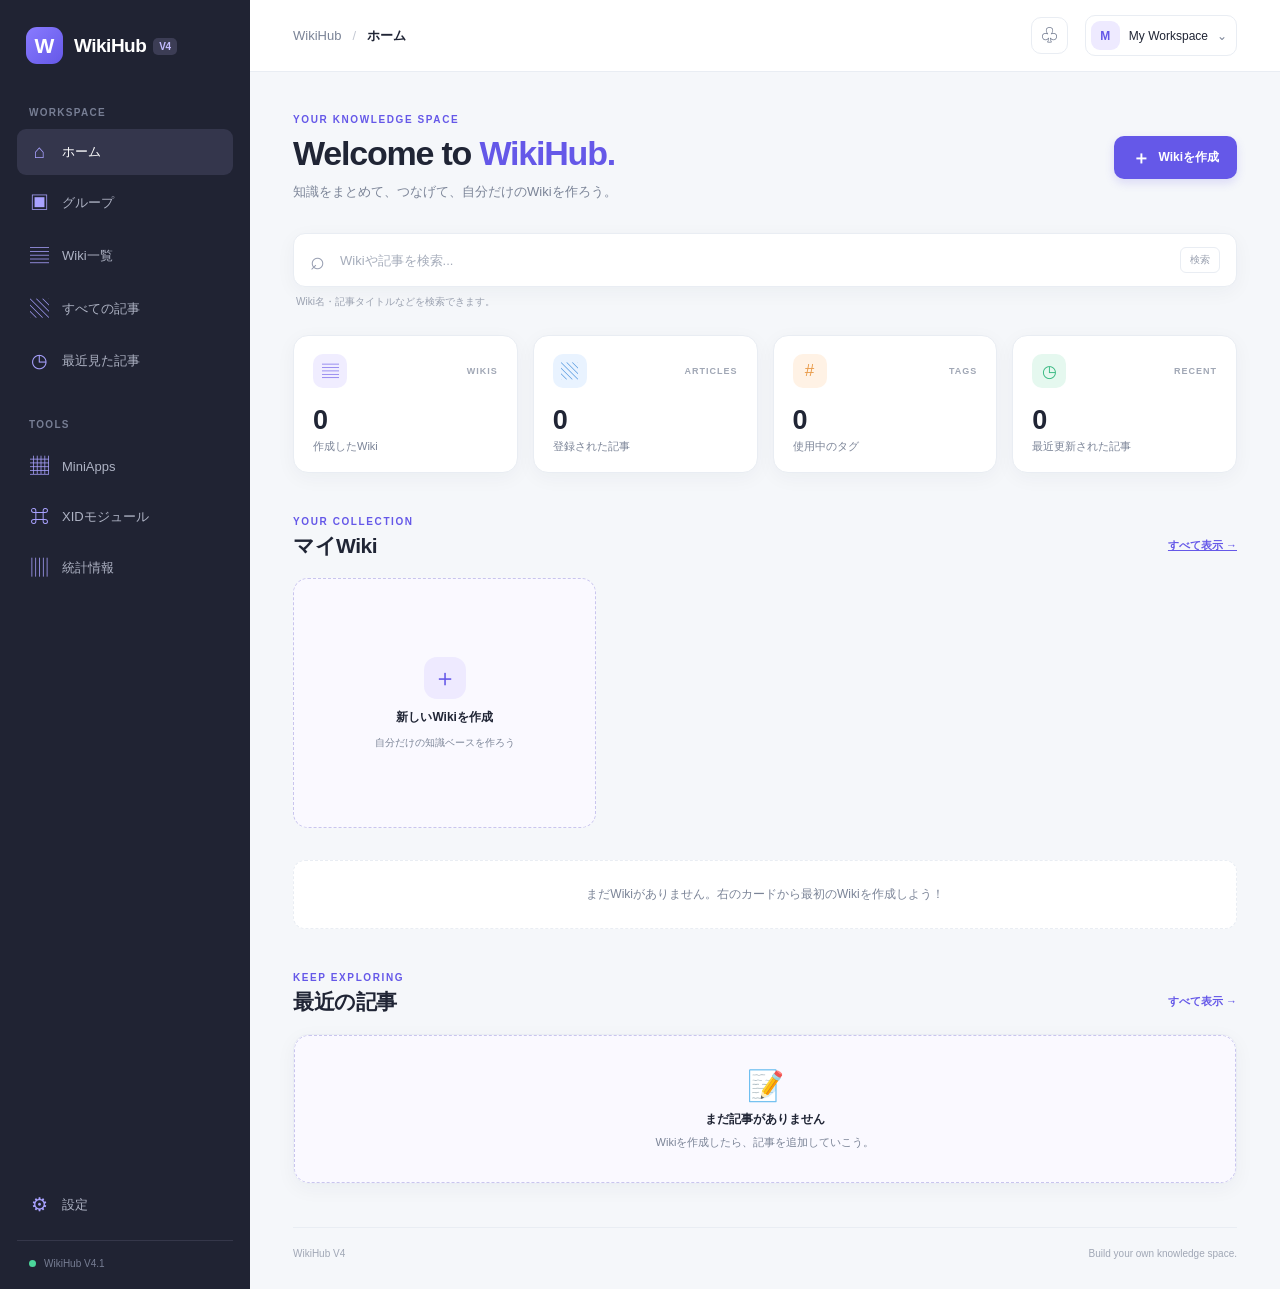
==== commit 0d0be99c: "Add group navigation to home" ====
--- a/index.html
+++ b/index.html
@@ -27,6 +27,7 @@
                 <span>ホーム</span>
             </a>
 
+            <a href="groups.html" class="nav-item"><span class="nav-icon">▣</span><span>グループ</span></a>
             <a href="wikis.html" class="nav-item">
                 <span class="nav-icon">▤</span>
                 <span>Wiki一覧</span>
--- a/css/main.css
+++ b/css/main.css
@@ -831,3 +831,55 @@
         flex-direction: column;
     }
 }
+
+
+/* WikiHub V4.1 dynamic home content */
+.home-wiki-card {
+    display: block;
+    color: inherit;
+    text-decoration: none;
+}
+
+.home-wiki-cover {
+    width: 100%;
+    height: 100%;
+    display: grid;
+    place-items: center;
+}
+
+.home-empty-state {
+    width: 100%;
+    padding: 32px 20px;
+    border: 1px dashed #c9c5ee;
+    border-radius: var(--radius);
+    background: #faf9ff;
+    color: var(--text-secondary);
+    text-align: center;
+    font-size: 12px;
+}
+
+.home-empty-state strong {
+    display: block;
+    margin-top: 8px;
+    color: var(--text);
+}
+
+.home-empty-state p {
+    margin: 7px 0 0;
+    font-size: 11px;
+}
+
+.home-empty-icon {
+    font-size: 30px;
+}
+
+.wiki-grid .empty-message {
+    grid-column: 1 / -1;
+}
+
+button:disabled {
+    cursor: wait;
+    opacity: 0.65;
+}
+
+.home-recent-link{display:flex;color:inherit;text-decoration:none;cursor:pointer}.home-recent-link:hover{background:#faf9ff;border-radius:10px}
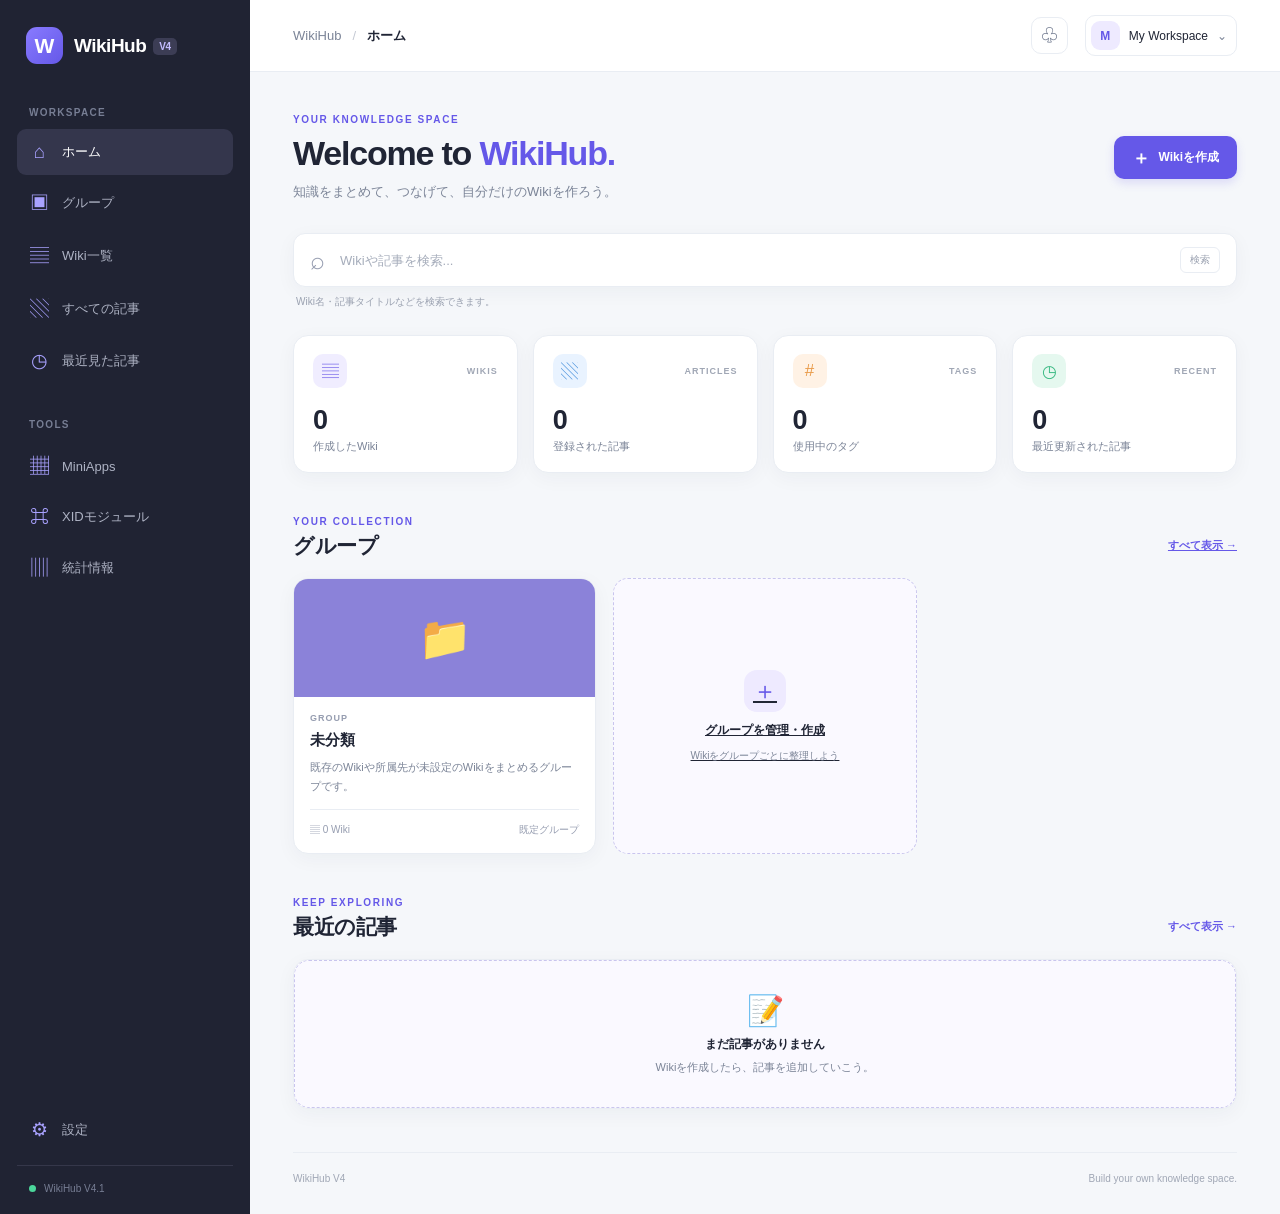
==== commit 3ba75661: "Rename home collection section to groups" ====
--- a/index.html
+++ b/index.html
@@ -179,7 +179,7 @@
                 <div class="section-heading">
                     <div>
                         <div class="eyebrow">YOUR COLLECTION</div>
-                        <h2>マイWiki</h2>
+                        <h2>グループ</h2>
                     </div>
 
                     <a class="text-button" href="wikis.html">すべて表示 →</a>
@@ -247,6 +247,9 @@
             required
         >
 
+        <label for="homeWikiGroup">所属グループ</label>
+        <select id="homeWikiGroup" required></select>
+
         <label for="wikiDescription">説明</label>
         <textarea
             id="wikiDescription"
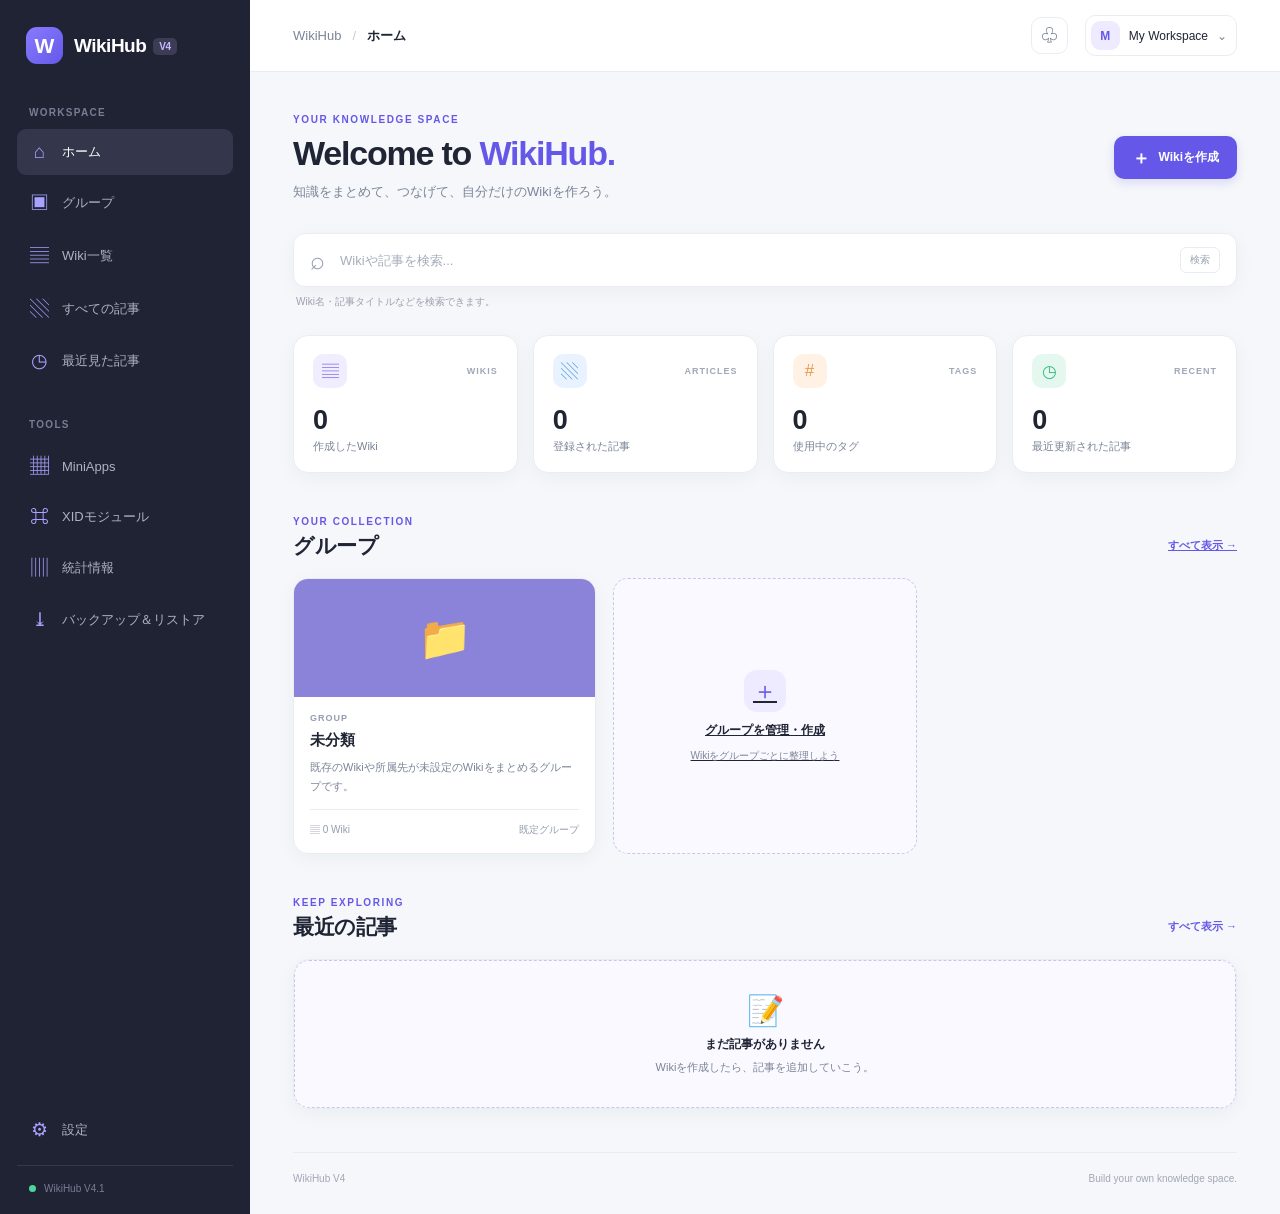
==== commit 26cbe2ff: "Add backup and restore navigation" ====
--- a/index.html
+++ b/index.html
@@ -61,6 +61,11 @@
                 <span class="nav-icon">▥</span>
                 <span>統計情報</span>
             </button>
+
+            <a class="nav-item" href="backup.html">
+                <span class="nav-icon">⤓</span>
+                <span>バックアップ＆リストア</span>
+            </a>
         </div>
 
         <div class="sidebar-bottom">
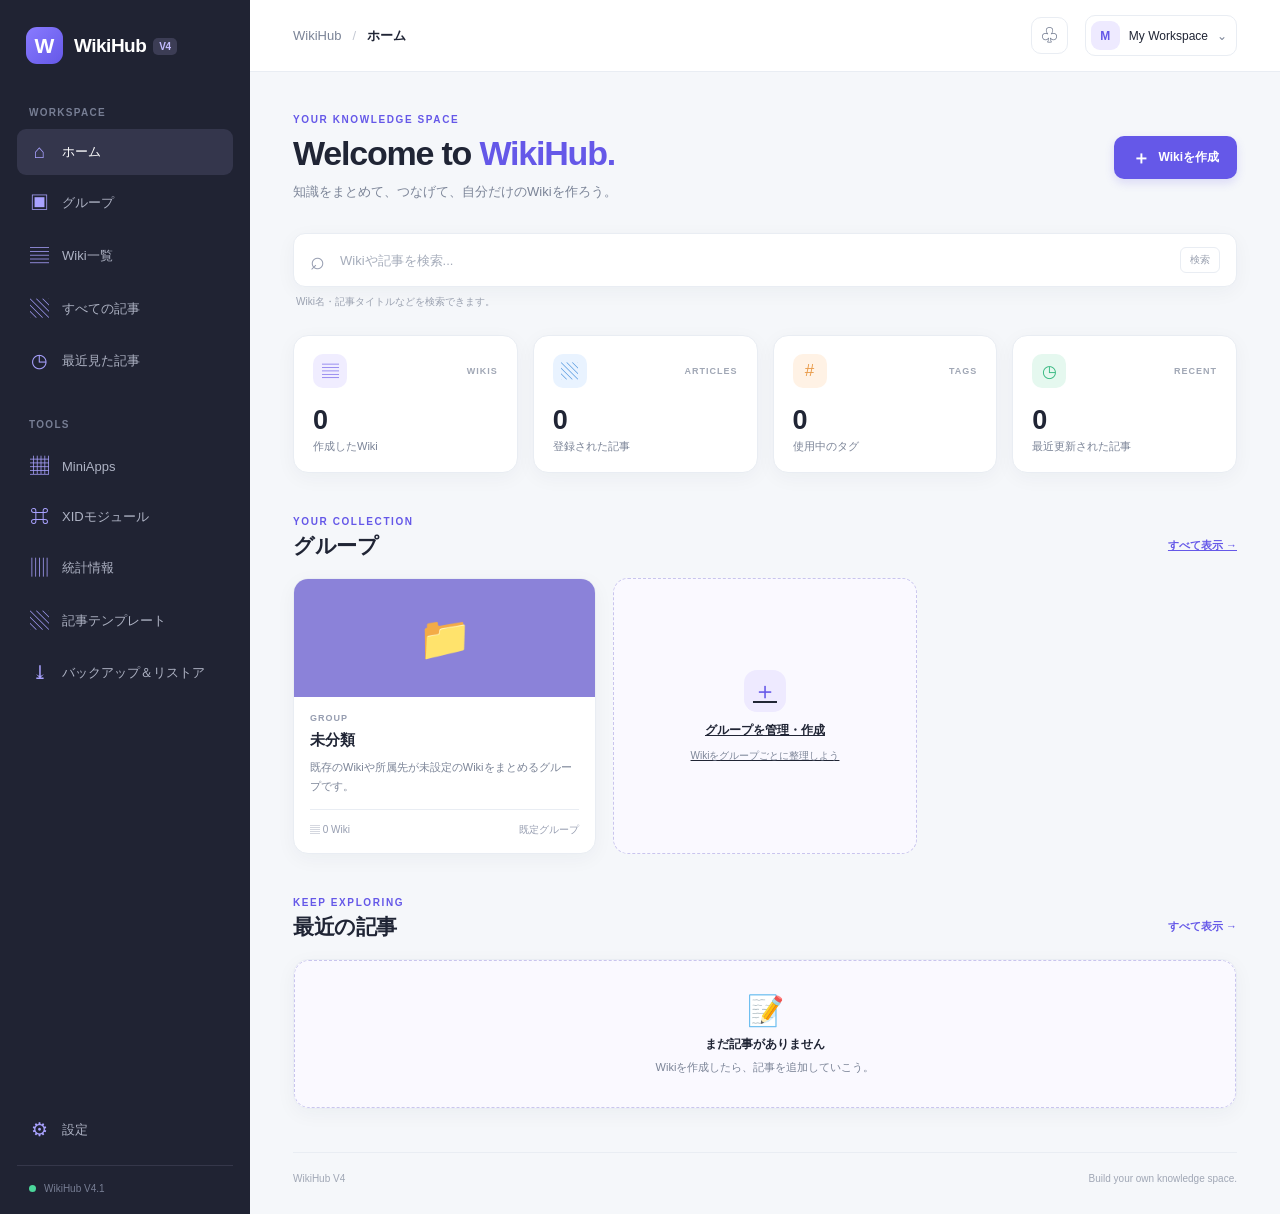
==== commit 348bdb69: "Add templates navigation" ====
--- a/index.html
+++ b/index.html
@@ -62,6 +62,7 @@
                 <span>統計情報</span>
             </button>
 
+            <a class="nav-item" href="templates.html"><span class="nav-icon">▧</span><span>記事テンプレート</span></a>
             <a class="nav-item" href="backup.html">
                 <span class="nav-icon">⤓</span>
                 <span>バックアップ＆リストア</span>
